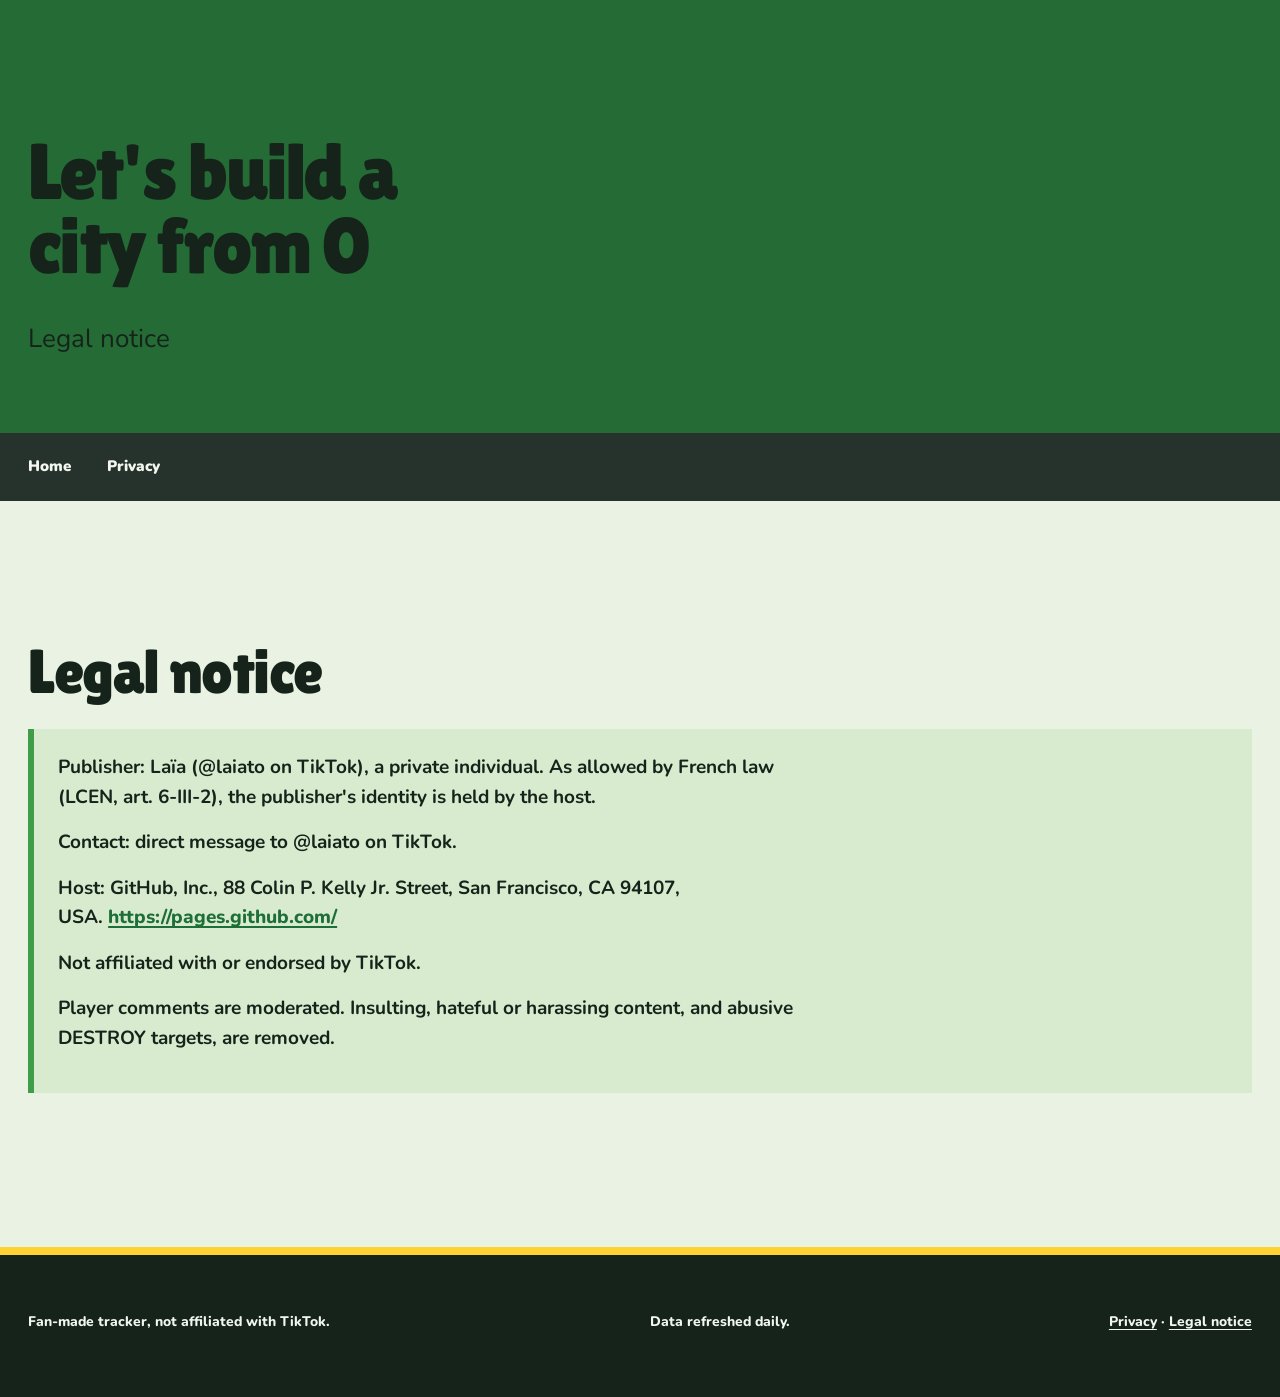
==== legal.html @ fedee7d1 "Let's build a city from 0: town tracker" ====
<!doctype html>
<html lang="en">
<head>
<meta charset="utf-8">
<meta name="viewport" content="width=device-width, initial-scale=1">
<meta name="color-scheme" content="light dark">
<title>Legal notice — Let's build a city from 0 · Town tracker</title>
<meta name="description" content="Legal notice for the fan-made tracker of the TikTok series Let's build a city from 0.">
<meta name="theme-color" content="#2c7a36">
<meta property="og:type" content="website">
<meta property="og:title" content="Legal notice — Let's build a city from 0">
<meta property="og:description" content="Publisher, host and content moderation.">
<link rel="icon" type="image/png" href="img/laia-favicon.png">
<link rel="preconnect" href="https://fonts.googleapis.com">
<link rel="preconnect" href="https://fonts.gstatic.com" crossorigin>
<link rel="stylesheet" href="https://fonts.googleapis.com/css2?family=Lilita+One&family=Nunito:wght@400;600;800;900&display=swap">
<script>
  try { var t = localStorage.getItem('theme'); if (t === 'light' || t === 'dark') document.documentElement.setAttribute('data-theme', t); } catch (e) {}
</script>
<link rel="stylesheet" href="style.css">
</head>
<body>

<a class="skip" href="#main">Skip to content</a>

<header class="hero" id="hero">
  <div class="wrap">
    <div class="hero-bar">
      <button type="button" class="theme-toggle" id="theme-toggle" aria-label="Switch to dark theme" hidden>
        <svg class="ic ic-moon" viewBox="0 0 24 24" aria-hidden="true" focusable="false"><path d="M21 12.8A9 9 0 1 1 11.2 3a7 7 0 0 0 9.8 9.8z"/></svg>
        <svg class="ic ic-sun" viewBox="0 0 24 24" aria-hidden="true" focusable="false"><circle cx="12" cy="12" r="4.5"/><path d="M12 2v2.5M12 19.5V22M2 12h2.5M19.5 12H22M4.9 4.9l1.8 1.8M17.3 17.3l1.8 1.8M4.9 19.1l1.8-1.8M17.3 6.7l1.8-1.8"/></svg>
      </button>
    </div>
    <h1 class="title">Let's build a city from 0</h1>
    <p class="lede">Legal notice</p>
  </div>
</header>

<nav class="sitenav" aria-label="Sections">
  <div class="wrap navbar">
    <ul class="navlist">
      <li><a href="index.html">Home</a></li>
      <li><a href="privacy.html">Privacy</a></li>
    </ul>
  </div>
</nav>

<main class="wrap" id="main">

  <section class="block" id="legal" aria-labelledby="legal-title">
    <h2 class="sec-title" id="legal-title">Legal notice</h2>
    <div class="rule">
      <p><strong>Publisher:</strong> Laïa (@laiato on TikTok), a private individual. As allowed by French law (LCEN, art. 6-III-2), the publisher's identity is held by the host.</p>
      <p><strong>Contact:</strong> direct message to @laiato on TikTok.</p>
      <p><strong>Host:</strong> GitHub, Inc., 88 Colin P. Kelly Jr. Street, San Francisco, CA 94107, USA. <a href="https://pages.github.com/" target="_blank" rel="noopener">https://pages.github.com/</a></p>
      <p>Not affiliated with or endorsed by TikTok.</p>
      <p>Player comments are moderated. Insulting, hateful or harassing content, and abusive DESTROY targets, are removed.</p>
    </div>
  </section>

</main>

<footer class="foot">
  <div class="wrap">
    <p>Fan-made tracker, not affiliated with TikTok.</p>
    <p>Data refreshed daily.</p>
    <p><a href="privacy.html">Privacy</a> · <a href="legal.html">Legal notice</a></p>
  </div>
</footer>

<script src="app.js"></script>
</body>
</html>
---- style.css ----
/* Let's build a city from 0 · public tracker */

:root {
  --bg: #eaf2e3;
  --paper: #f4f7ef;
  --surface: #d8e9d2;
  --ink: #16231a;
  --muted: #3f5546;
  --line: #b7cbb4;
  --link: #1e6e38;
  --grass: #3f9d4a;
  --grass-deep: #246b35;
  --grass-soft: #d8ebcf;
  --asphalt: #26332d;
  --asphalt-2: #415148;
  --asphalt-soft: #d7e2d6;
  --sun: #ffd234;
  --sun-hover: #ffe27a;
  --sun-soft: #fff1be;
  --sun-ink: #5b4300;
  --on-sun: #16231a;
  --on-tint: #f4f7ef;
  --on-asphalt: #f4f7ef;
  --title: #f4f7ef;
  --hero-text: #f3faef;
  --outline: #16231a;
  --focus: #0d5c38;
  --focus-on-green: #ffd234;
  --good: #1a6b43;
  --good-soft: #d5f0df;
  --bad: #b42318;
  --bad-soft: #fbe0dc;
  --bad-wash: #fdf1ef;
  --basic: #58635e;
  --basic-soft: #e4ece2;
  --t-idea: #237a4d;
  --t-law: #53615a;
  --t-destroy: #b42318;
  --t-run: #8a5800;
  --t-house: #2c7a36;
  --bar-other: #53615a;
  --bar-top: #2c7a36;
  --foot-bg: #16231a;
  --foot-text: #f1f7ee;
  --radius: 18px;
  --margin: clamp(16px, 2.2vw, 32px);
  --gutter: clamp(12px, 1.5vw, 24px);
  --s1: 4px;
  --s2: 8px;
  --s3: 16px;
  --s4: 24px;
  --s5: 32px;
  --s6: 48px;
  --s7: 64px;
  --step-small: clamp(.8125rem, .79rem + .1vw, .875rem);
  --step-body: clamp(1.0625rem, 1rem + .25vw, 1.1875rem);
  --step-lead: clamp(1.25rem, 1.1rem + .7vw, 1.625rem);
  --step-head: clamp(2rem, 1.3rem + 3.2vw, 4rem);
  --ease-out: cubic-bezier(.22, 1, .36, 1);
  --ease-soft: cubic-bezier(.33, 1, .68, 1);
  --t-hover: 180ms;
  --t-press: 140ms;
  color-scheme: light;
}

@media (prefers-color-scheme: dark) {
  :root:not([data-theme="light"]) {
    --bg: #101812;
    --paper: #1b2920;
    --surface: #263b2b;
    --ink: #eef7ed;
    --muted: #c1d0c2;
    --line: #415a46;
    --link: #8bd59b;
    --grass: #65c574;
    --grass-deep: #285e36;
    --grass-soft: #1f3b26;
    --asphalt: #202923;
    --asphalt-2: #3b4b40;
    --asphalt-soft: #2c3830;
    --sun: #ffd234;
    --sun-hover: #ffe9a3;
    --sun-soft: #3c3411;
    --sun-ink: #ffe38a;
    --on-sun: #16231a;
    --on-tint: #101812;
    --on-asphalt: #f2fbef;
    --title: #f2fbef;
    --hero-text: #f2fbef;
    --outline: #081008;
    --focus: #ffd234;
    --focus-on-green: #ffd234;
    --good: #57ca86;
    --good-soft: #173823;
    --bad: #ff857b;
    --bad-soft: #43211e;
    --bad-wash: #281916;
    --basic: #c0cbc1;
    --basic-soft: #2c3830;
    --t-idea: #57ca86;
    --t-law: #acb9ae;
    --t-destroy: #ff857b;
    --t-run: #ffc071;
    --t-house: #8bd59b;
    --bar-other: #9aa99d;
    --bar-top: #65c574;
    --foot-bg: #081008;
    --foot-text: #dce9dc;
    color-scheme: dark;
  }
}

:root[data-theme="dark"] {
  --bg: #101812;
  --paper: #1b2920;
  --surface: #263b2b;
  --ink: #eef7ed;
  --muted: #c1d0c2;
  --line: #415a46;
  --link: #8bd59b;
  --grass: #65c574;
  --grass-deep: #285e36;
  --grass-soft: #1f3b26;
  --asphalt: #202923;
  --asphalt-2: #3b4b40;
  --asphalt-soft: #2c3830;
  --sun: #ffd234;
  --sun-hover: #ffe9a3;
  --sun-soft: #3c3411;
  --sun-ink: #ffe38a;
  --on-sun: #16231a;
  --on-tint: #101812;
  --on-asphalt: #f2fbef;
  --title: #f2fbef;
  --hero-text: #f2fbef;
  --outline: #081008;
  --focus: #ffd234;
  --focus-on-green: #ffd234;
  --good: #57ca86;
  --good-soft: #173823;
  --bad: #ff857b;
  --bad-soft: #43211e;
  --bad-wash: #281916;
  --basic: #c0cbc1;
  --basic-soft: #2c3830;
  --t-idea: #57ca86;
  --t-law: #acb9ae;
  --t-destroy: #ff857b;
  --t-run: #ffc071;
  --t-house: #8bd59b;
  --bar-other: #9aa99d;
  --bar-top: #65c574;
  --foot-bg: #081008;
  --foot-text: #dce9dc;
  color-scheme: dark;
}

* { box-sizing: border-box; }
[hidden] { display: none !important; }
html { scroll-behavior: smooth; -webkit-text-size-adjust: 100%; }
html, body { margin: 0; }
body {
  background: var(--bg);
  color: var(--ink);
  font-family: "Nunito", system-ui, -apple-system, "Segoe UI", sans-serif;
  font-size: var(--step-body);
  line-height: 1.55;
  overflow-wrap: anywhere;
  text-rendering: optimizeLegibility;
}
button, input, select { font: inherit; }
h1, h2, h3, h4 { line-height: 1.05; margin: 0; text-wrap: balance; }
p { max-width: 68ch; margin: 0 0 .85em; text-wrap: pretty; }
ul, ol { margin: 0; padding: 0; }
a { color: var(--link); font-weight: 800; text-underline-offset: .18em; text-decoration-thickness: .08em; }
:focus-visible { outline: 3px solid var(--focus); outline-offset: 3px; }
.hero :focus-visible, .sitenav :focus-visible { outline-color: var(--focus-on-green); }
::selection { background: var(--sun); color: var(--on-sun); }

.wrap {
  width: 100%;
  max-width: 1380px;
  margin: 0 auto;
  padding-inline: var(--margin);
}

.skip {
  position: absolute;
  left: var(--margin);
  top: -80px;
  z-index: 30;
  display: inline-flex;
  align-items: center;
  min-height: 44px;
  padding: 8px 16px;
  background: var(--sun);
  color: var(--on-sun);
  font-weight: 900;
  text-decoration: none;
}
.skip:focus { top: 12px; }

/* The first screen is a paper record beside the mayor's room. */
.hero {
  padding: clamp(20px, 3vw, 40px) 0 clamp(44px, 6vw, 80px);
  background: var(--grass-deep);
  color: var(--hero-text);
}
.hero-shell {
  display: grid;
  grid-template-columns: minmax(0, 1fr) minmax(0, 1.08fr);
  gap: var(--gutter);
  align-items: stretch;
}
.hero-card,
.hero-room {
  min-width: 0;
  border-radius: var(--radius);
  overflow: hidden;
}
.hero-card {
  display: flex;
  flex-direction: column;
  padding: clamp(20px, 3.5vw, 56px);
  background: var(--paper);
  color: var(--ink);
}
.hero-bar { display: flex; justify-content: flex-end; min-height: 44px; }
.hero-stripe {
  display: flex;
  width: min(100%, 360px);
  height: 32px;
  margin-top: var(--s3);
  overflow: hidden;
}
.hero-stripe span { flex: 1 1 0; background: var(--ink); }
.hero-stripe span:nth-child(even) { background: var(--paper); }
.title {
  max-width: 13ch;
  margin-top: clamp(28px, 4vw, 64px);
  color: var(--ink);
  font-family: "Lilita One", "Arial Rounded MT Bold", system-ui, sans-serif;
  font-size: clamp(3rem, 6.2vw, 5.4rem);
  font-weight: 400;
  line-height: .94;
  letter-spacing: -.035em;
}
.lede {
  max-width: 38ch;
  margin: clamp(24px, 3vw, 40px) 0 0;
  color: var(--ink);
  font-size: var(--step-lead);
  line-height: 1.35;
}
.hero-room {
  order: 2;
  align-self: start;
  background: var(--paper);
  color: var(--ink);
}
.photo-stack { position: relative; aspect-ratio: 720 / 834; overflow: hidden; }
.room-photo {
  display: block;
  width: 100%;
  height: 100%;
  object-fit: cover;
  object-position: center top;
}
.room-photo-alt { position: absolute; inset: 0; opacity: 0; }
.photo-card figcaption {
  padding: 12px 16px 14px;
  background: var(--paper);
  color: var(--ink);
  font-size: var(--step-small);
  font-weight: 900;
}
.laia-hero { width: 100%; max-width: none; margin: 0; }
.laia-deputy { width: 100%; max-width: 420px; justify-self: end; margin: 0; }

.finder {
  position: relative;
  min-width: 0;
  margin-top: clamp(28px, 4vw, 56px);
  padding: 20px;
  background: var(--surface);
  color: var(--ink);
  border-top: 6px solid var(--ink);
}
.finder-label {
  display: block;
  margin-bottom: var(--s2);
  color: var(--ink);
  font-family: "Lilita One", system-ui, sans-serif;
  font-size: 1.75rem;
  font-weight: 400;
  line-height: 1.1;
}
.finder-main { display: grid; grid-template-columns: minmax(0, 1fr) auto; gap: var(--s2); align-items: stretch; }
.finder-row { position: relative; min-width: 0; }
.at {
  position: absolute;
  left: 14px;
  top: 50%;
  transform: translateY(-50%);
  color: var(--muted);
  font-size: 1.2rem;
  font-weight: 900;
  pointer-events: none;
}
.finder input {
  width: 100%;
  min-height: 52px;
  padding: 12px 16px 12px 36px;
  border: 3px solid var(--ink);
  border-radius: 4px;
  background: var(--paper);
  color: var(--ink);
  font-size: 1.125rem;
  font-weight: 800;
}
.finder input::placeholder { color: var(--muted); font-weight: 600; }
.results {
  max-height: 50vh;
  margin: var(--s2) 0 0;
  padding: 6px;
  list-style: none;
  overflow-y: auto;
  background: var(--paper);
}
.result-btn {
  display: flex;
  align-items: center;
  gap: 12px;
  width: 100%;
  min-height: 44px;
  padding: 8px 10px;
  border: 0;
  background: transparent;
  color: inherit;
  text-align: left;
  cursor: pointer;
}
.result-btn:hover, .result-btn:focus-visible { background: var(--sun-soft); }
.result-btn .who { flex: 1; min-width: 0; }
.result-none { padding: 10px; color: var(--muted); font-weight: 700; }

.stats {
  display: grid;
  grid-template-columns: 1.1fr 1fr .8fr;
  gap: 4px;
  margin-top: 4px;
  align-content: start;
}
.pop, .ep-box, .spark-card {
  display: flex;
  min-width: 0;
  min-height: 118px;
  flex-direction: column;
  justify-content: space-between;
  gap: var(--s1);
  padding: 16px;
  background: var(--surface);
  color: var(--ink);
}
.pop { border-top: 6px solid var(--sun); }
.stat-caption { color: var(--muted); font-size: var(--step-small); font-weight: 900; line-height: 1.3; }
.spark:empty + .stat-caption { display: none; }
.num {
  display: block;
  color: var(--ink);
  font-family: "Lilita One", system-ui, sans-serif;
  font-size: clamp(2.25rem, 4vw, 3.5rem);
  font-weight: 400;
  line-height: .95;
  font-variant-numeric: tabular-nums;
}
.spark { width: 100%; height: 56px; color: var(--ink); }
.spark-svg { display: block; width: 100%; height: 100%; }
.updated { margin: 20px 0 0; color: var(--ink); font-size: var(--step-small); font-weight: 800; }
.banner, .load-error { margin: 16px 0 0; padding: 12px 16px; color: var(--ink); font-weight: 800; }
.banner { background: var(--sun-soft); }
.load-error { display: flex; flex-wrap: wrap; align-items: center; gap: 12px; background: var(--bad-soft); color: var(--bad); }
.load-error .btn { margin-left: auto; }

/* The index is a plain strip, not a row of controls. */
.sitenav { position: sticky; top: 0; z-index: 10; background: var(--asphalt); color: var(--on-asphalt); }
.navbar { display: flex; align-items: center; gap: var(--s2); }
.navbar .navlist { flex: 1 1 auto; min-width: 0; }
.navlist { display: flex; flex-wrap: wrap; gap: 4px clamp(16px, 3vw, 36px); list-style: none; padding: 12px 0; }
.navlist a { display: inline-flex; align-items: center; min-height: 44px; padding: 8px 0; color: var(--on-asphalt); font-size: .95rem; font-weight: 900; text-decoration-color: transparent; white-space: nowrap; transition: color var(--t-hover) ease, text-decoration-color var(--t-hover) ease; }
.navlist a:hover, .navlist a:focus-visible { color: var(--sun); text-decoration-color: currentColor; }

main section, .block { scroll-margin-top: 78px; }
.block { padding-top: clamp(92px, 11vw, 168px); }
.sec-title { max-width: 11ch; margin-bottom: 20px; color: var(--ink); font-family: "Lilita One", system-ui, sans-serif; font-size: var(--step-head); font-weight: 400; letter-spacing: -.025em; line-height: .96; }
.muted { color: var(--muted); }
.block > .muted { max-width: 68ch; }
#house-empty { display: block; width: 100%; max-width: none; padding: 24px; border-left: 6px solid var(--grass); background: var(--paper); color: var(--ink); font-weight: 800; }
.count { margin: 0; color: var(--muted); font-size: var(--step-small); font-weight: 800; font-variant-numeric: tabular-nums; }
.more { margin-top: var(--s4); text-align: center; }

.btn { display: inline-flex; align-items: center; justify-content: center; gap: var(--s2); min-height: 44px; padding: 8px 18px; border: 0; border-radius: 4px; background: var(--paper); color: var(--ink); font-weight: 900; cursor: pointer; transition: background-color var(--t-hover) ease, color var(--t-hover) ease, transform var(--t-press) var(--ease-out); }
.btn:hover { background: var(--sun-soft); }
.btn:active { transform: translateY(1px); }
.btn.small { min-height: 44px; padding: 6px 14px; font-size: .9rem; }
.btn.primary { min-height: 52px; padding: 12px 22px; background: var(--sun); color: var(--on-sun); font-size: 1.05rem; }
.btn.primary:hover { background: var(--sun-hover); }
.btn.primary:active { transform: translateY(2px); }
.finder .btn.primary { min-width: 150px; }
button:disabled { cursor: wait; opacity: .55; }
.ghost { display: inline-flex; align-items: center; min-height: 44px; padding: 6px 16px; border: 2px solid var(--ink); border-radius: 4px; background: transparent; color: var(--ink); font-weight: 900; cursor: pointer; }
.ghost:hover { background: var(--sun-soft); }

.toolbar { display: flex; flex-wrap: wrap; gap: 12px 20px; align-items: center; margin: 28px 0 20px; padding: 16px; background: var(--surface); }
.ctl { display: flex; align-items: center; gap: var(--s2); color: var(--ink); font-weight: 900; }
select { min-height: 44px; min-width: 0; max-width: 100%; padding: 8px 12px; border: 2px solid var(--ink); border-radius: 4px; background: var(--paper); color: var(--ink); font-weight: 800; }
.ep-switch { display: flex; flex-wrap: wrap; align-items: center; gap: 12px; margin: 28px 0 20px; color: var(--ink); font-weight: 900; }

/* Archives use flat sheets with no resting outline. */
.grid { display: grid; grid-template-columns: 1fr; gap: 4px; }
@media (min-width: 520px) { .grid { grid-template-columns: repeat(2, minmax(0, 1fr)); } }
@media (min-width: 980px) { .grid { grid-template-columns: repeat(3, minmax(0, 1fr)); } }
.card-btn { display: flex; flex-direction: column; gap: 16px; width: 100%; min-width: 0; padding: 24px; border: 0; border-radius: 0; background: var(--paper); color: inherit; text-align: left; cursor: pointer; transition: background-color var(--t-hover) ease, transform var(--t-press) var(--ease-out); }
.grid > .card-btn:nth-child(even) { background: var(--surface); }
.card-btn:hover, .card-btn:focus-visible { background: var(--sun-soft); }
.card-btn:active { transform: translateY(2px); }
.card-btn.is-selected { background: var(--sun-soft); }
.card-top { display: flex; gap: 12px; align-items: center; min-width: 0; }
.who { flex: 1; min-width: 0; display: flex; flex-direction: column; }
.nick { font-size: 1.05rem; font-weight: 900; line-height: 1.3; }
.handle { color: var(--muted); font-size: var(--step-small); font-weight: 800; }
.initial { display: inline-flex; flex: 0 0 44px; align-items: center; justify-content: center; width: 44px; height: 44px; border-radius: 50%; background: var(--grass-soft); color: var(--ink); font-family: "Lilita One", system-ui, sans-serif; font-size: 1.25rem; }
.facts { display: grid; grid-template-columns: repeat(2, minmax(0, 1fr)); gap: 4px; margin: 0; }
@media (min-width: 380px) { .facts { grid-template-columns: repeat(4, minmax(0, 1fr)); } }
.fact { min-width: 0; padding: 8px 4px; background: var(--bg); text-align: center; }
.fact-label { display: block; color: var(--muted); font-size: var(--step-small); font-weight: 900; }
.fact-val { display: block; overflow-wrap: anywhere; font-weight: 900; font-variant-numeric: tabular-nums; }
.request { padding: 10px 12px; border-left: 4px solid var(--good); background: var(--good-soft); color: var(--ink); font-weight: 800; overflow-wrap: anywhere; }
.request.is-none { padding: 0; border-left: 0; background: transparent; color: var(--muted); font-style: italic; font-weight: 700; }
.request.is-gone { border-left-color: var(--bad); background: var(--bad-soft); color: var(--bad); text-decoration: line-through; }
.tag { align-self: flex-start; padding: 3px 10px; background: var(--sun); color: var(--on-sun); font-size: var(--step-small); font-weight: 900; }
.badge { flex: 0 0 auto; padding: 4px 10px; background: var(--basic-soft); color: var(--basic); font-size: var(--step-small); font-weight: 900; white-space: nowrap; }
.b-basic { background: var(--basic-soft); color: var(--basic); }
.b-custom { background: var(--good-soft); color: var(--good); }
.b-destroyed_basic { background: var(--bad-soft); color: var(--bad); }
.b-unknown { background: var(--basic-soft); color: var(--muted); }

.house { margin-bottom: var(--s2); padding: clamp(20px, 4vw, 48px); border-left: 8px solid var(--ink); background: var(--paper); color: var(--ink); }
.house-head { display: flex; flex-wrap: wrap; gap: 12px; align-items: center; }
.house-head > .who { flex: 1 1 160px; }
.house-title { font-family: "Lilita One", system-ui, sans-serif; font-size: clamp(1.75rem, 5vw, 3rem); font-weight: 400; line-height: 1; }
.house .facts { margin-top: 28px; }
.house h4 { margin: 40px 0 12px; color: var(--ink); font-size: 1.1rem; font-weight: 900; }
.house-note { margin: 12px 0 0; padding: 12px 14px; background: var(--sun-soft); color: var(--ink); font-weight: 800; }
.house-note.is-bad { background: var(--bad-soft); color: var(--bad); }
.house-note.is-muted { background: var(--basic-soft); color: var(--muted); font-weight: 700; }
.house-actions { display: flex; flex-wrap: wrap; gap: 12px; margin-top: var(--s3); align-items: center; }
.share-link { margin: 0; padding: 10px 12px; background: var(--bg); color: var(--ink); font-size: .9rem; overflow-wrap: anywhere; user-select: all; }
.share-status { color: var(--good); font-size: var(--step-small); font-weight: 900; }
.timeline { margin: 16px 0 0; padding: 20px 20px 4px; list-style: none; border-left: 4px solid var(--grass); background: var(--surface); }
.tl-item { position: relative; display: flex; gap: 12px; padding: 0 0 18px 20px; }
.tl-item::before { content: ""; position: absolute; left: -31px; top: 4px; width: 12px; height: 12px; border-radius: 50%; background: var(--sun); }
.tl-ep { flex: 0 0 auto; min-width: 52px; color: var(--muted); font-size: var(--step-small); font-weight: 900; font-variant-numeric: tabular-nums; }
.tl-body { display: flex; flex-direction: column; min-width: 0; }
.tl-detail { overflow-wrap: anywhere; }
time { color: var(--muted); font-size: var(--step-small); font-weight: 800; }

/* Proposals read like docket pages. */
.winners { margin-bottom: 20px; padding: 20px; border-left: 6px solid var(--sun); background: var(--sun-soft); color: var(--ink); }
.winners h3 { margin: 0 0 12px; color: var(--sun-ink); font-size: 1.2rem; font-weight: 900; }
.winner-line { display: flex; flex-wrap: wrap; gap: 6px 10px; align-items: baseline; margin: 0 0 12px; }
.type-head { margin: 56px 0 16px; color: var(--ink); font-size: 1.35rem; font-weight: 900; }
.type-head::first-letter { text-transform: uppercase; }
.props { display: grid; grid-template-columns: 1fr; gap: 4px; }
@media (min-width: 720px) { .props { grid-template-columns: repeat(2, minmax(0, 1fr)); } }
.prop { display: flex; flex-direction: column; gap: 12px; min-width: 0; padding: 24px; border-top: 6px solid var(--line); background: var(--paper); color: var(--ink); }
.prop.is-winner { border-top-color: var(--sun); background: var(--sun-soft); }
.prop.is-ratioed { border-top-color: var(--bad); background: var(--bad-wash); }
.prop-head { display: flex; flex-wrap: wrap; gap: var(--s2); align-items: center; }
.type, .tag-type { display: inline-block; padding: 4px 10px; background: var(--muted); color: var(--on-tint); font-size: var(--step-small); font-weight: 900; text-transform: lowercase; }
.type::first-letter, .tag-type::first-letter { text-transform: uppercase; }
.t-IDEA { background: var(--t-idea); }
.t-LAW { background: var(--t-law); }
.t-DESTROY { background: var(--t-destroy); }
.t-RUN { background: var(--t-run); }
.t-HOUSE { background: var(--t-house); }
.win, .lead { padding: 4px 10px; background: var(--paper); color: var(--ink); font-size: var(--step-small); font-weight: 900; }
.win { background: var(--sun); color: var(--on-sun); }
.likes { margin-left: auto; color: var(--muted); font-size: var(--step-small); font-weight: 900; font-variant-numeric: tabular-nums; }
.prop-text { margin: 0; font-size: 1.125rem; font-weight: 900; overflow-wrap: anywhere; }
.by { margin: 0; color: var(--muted); font-size: var(--step-small); font-weight: 800; }
.reply { margin: 0; padding: 10px 12px; border-left: 4px solid var(--line); background: var(--surface); color: var(--muted); font-size: .95rem; overflow-wrap: anywhere; }
.reply-by { display: block; margin-bottom: 2px; color: var(--ink); font-size: var(--step-small); font-weight: 900; }
.stamp { align-self: flex-start; margin-top: var(--s1); padding: 6px 12px; border: 4px solid var(--bad); background: var(--paper); color: var(--bad); font-size: .95rem; font-weight: 900; }
.empty { grid-column: 1 / -1; padding: 24px; background: var(--surface); color: var(--muted); font-weight: 800; text-align: center; }

/* How-to-play is the instruction slip. */
.formats { display: grid; grid-template-columns: 1fr; gap: 4px; list-style: none; margin-top: 28px; }
@media (min-width: 720px) { .formats { grid-template-columns: repeat(2, minmax(0, 1fr)); } }
.format { display: flex; flex-direction: column; gap: var(--s2); min-width: 0; padding: 24px; border-top: 6px solid var(--ink); background: var(--paper); color: var(--ink); }
.format h3 { display: flex; flex-wrap: wrap; gap: var(--s2); align-items: center; font-size: 1.2rem; font-weight: 900; }
.format p { margin: 0; color: var(--muted); font-weight: 700; }
.example { display: flex; flex-wrap: wrap; gap: 8px 12px; align-items: center; justify-content: space-between; min-width: 0; margin-top: var(--s1); padding: var(--s2) 10px; background: var(--surface); }
.example code { flex: 1 1 180px; min-width: 0; color: var(--ink); font-family: ui-monospace, "Cascadia Mono", Consolas, "Courier New", monospace; font-size: .95rem; font-weight: 700; overflow-wrap: anywhere; }
.copy-status { min-height: 1.5em; margin-top: 12px; color: var(--good); font-size: var(--step-small); font-weight: 900; }
.rule { margin-top: 28px; padding: 24px; border-left: 6px solid var(--grass); background: var(--grass-soft); color: var(--ink); }
.rule h3 { margin-bottom: 12px; font-family: "Lilita One", system-ui, sans-serif; font-size: 1.9rem; font-weight: 400; line-height: 1; }
.rule p { font-weight: 700; }
.ratio-demo { margin-top: var(--s3); padding: 16px; background: var(--paper); color: var(--ink); }
.rd-row { display: grid; grid-template-columns: 96px minmax(0, 1fr) 64px; gap: 10px; align-items: center; margin: 8px 0; font-size: .95rem; font-weight: 900; }
.rd-track { display: block; height: 16px; overflow: hidden; background: var(--asphalt-soft); }
.rd-bar { display: block; height: 100%; background: var(--bar-top); }
.rd-bar.is-reply { background: var(--bad); }
.rd-bar.w-812 { width: 67%; }
.rd-bar.w-1204 { width: 100%; }
.rd-val { text-align: right; font-variant-numeric: tabular-nums; }
.rd-verdict { margin: 12px 0 0; font-weight: 900; }
.rd-verdict strong { color: var(--bad); }

/* Optional election and hall sections use the same flat sheets. */
.deputy-split { display: grid; gap: var(--s4); align-items: start; }
@media (min-width: 880px) { .deputy-split { grid-template-columns: minmax(0, 1.4fr) minmax(0, 1fr); } }
.deputy-rules { margin: 0 0 var(--s3); padding: 24px 24px 24px 40px; background: var(--paper); color: var(--ink); font-weight: 700; }
.deputy-rules li { margin-bottom: 8px; }
.milestones ul { margin: 0; padding-left: 1.25em; font-weight: 700; }
.milestones li { margin-bottom: 8px; }
.avatar-img { flex: 0 0 44px; width: 44px; height: 44px; border-radius: 50%; object-fit: cover; background: var(--grass-soft); }
.avatar-img.is-big { flex-basis: 72px; width: 72px; height: 72px; }
.avatar-ph { background: var(--basic-soft); color: var(--muted); }
.avatar-line { margin: var(--s3) 0 0; }
.hall-list { display: grid; gap: 4px; list-style: none; margin: 28px 0 0; padding: 0; }
@media (min-width: 760px) { .hall-list { grid-template-columns: repeat(2, minmax(0, 1fr)); } }
.hall-item { display: grid; grid-template-columns: auto auto minmax(0, 1fr); gap: 12px; align-items: center; padding: 20px; background: var(--paper); }
.hall-rank { min-width: 1.5ch; color: var(--ink); font-family: "Lilita One", system-ui, sans-serif; font-size: 1.75rem; line-height: 1; text-align: center; }
.hall-item .initial.avatar-ph { flex-basis: 72px; width: 72px; height: 72px; font-size: 1.75rem; }
.hall-body { display: flex; flex-direction: column; gap: 4px; min-width: 0; align-items: flex-start; }
.hall-btn { padding: 0; border: 0; background: transparent; color: var(--link); font-weight: 900; text-align: left; text-decoration: underline; overflow-wrap: anywhere; cursor: pointer; }
.hall-btn:focus-visible { outline: 3px solid var(--focus); outline-offset: 2px; }
.hall-meta, .hall-law { margin: 0; overflow-wrap: anywhere; }
.hall-meta { color: var(--muted); font-size: var(--step-small); font-weight: 700; }
.hall-law { color: var(--ink); font-weight: 800; }

/* Episodes are the archive's closing sheets. */
.ep-list { display: grid; grid-template-columns: minmax(0, 1fr); gap: 4px; list-style: none; }
@media (min-width: 760px) { .ep-list { grid-template-columns: repeat(auto-fill, minmax(min(100%, 320px), 1fr)); } }
.ep-item { display: flex; flex-direction: column; align-items: stretch; gap: 16px; min-width: 0; padding: 24px; border-top: 6px solid var(--ink); background: var(--paper); color: var(--ink); }
.ep-title { font-family: "Lilita One", system-ui, sans-serif; font-size: 1.75rem; font-weight: 400; line-height: 1; }
.ep-frame { position: relative; width: 100%; max-width: 340px; aspect-ratio: 9 / 16; align-self: center; overflow: hidden; background: var(--asphalt-soft); }
.ep-frame iframe { position: absolute; inset: 0; width: 100%; height: 100%; border: 0; }
.ep-item .vote-card { width: 100%; max-width: none; margin: 0; padding: 12px 0 0; text-align: left; }
.ep-link { display: inline-flex; align-items: center; justify-content: center; min-height: 44px; padding: 8px 16px; background: var(--sun); color: var(--on-sun); font-weight: 900; text-decoration: none; }
.ep-link:hover { background: var(--sun-hover); text-decoration: underline; }
.vote-card { max-width: 720px; margin-top: var(--s3); padding: 16px; background: var(--surface); color: var(--ink); }
.vote-card h3 { font-family: "Lilita One", system-ui, sans-serif; font-size: 1.6rem; font-weight: 400; line-height: 1; }
.bar-row { display: grid; grid-template-columns: 36px minmax(0, 1fr) auto; gap: 10px; align-items: center; margin: 10px 0; }
.bar-label { font-family: "Lilita One", system-ui, sans-serif; font-size: 1.375rem; }
.bar-track { display: block; height: 20px; overflow: hidden; background: var(--asphalt-soft); }
.bar-fill { display: block; height: 100%; background: var(--bar-other); }
.bar-fill.is-top { background: var(--bar-top); }
.bar-val { white-space: nowrap; color: var(--muted); font-size: var(--step-small); font-weight: 900; font-variant-numeric: tabular-nums; }

.foot { display: block; margin-top: clamp(96px, 12vw, 168px); padding: 56px 0 64px; border-top: 8px solid var(--sun); background: var(--foot-bg); color: var(--foot-text); font-size: var(--step-small); font-weight: 800; }
.foot .wrap { display: flex; flex-wrap: wrap; justify-content: space-between; gap: 8px 32px; }
.foot p { margin: 0; }
.foot a { color: var(--foot-text); }
.foot a:focus-visible { outline-color: var(--focus-on-green); }

/* Click-to-load TikTok facade. */
.ep-facade { position: absolute; inset: 0; display: flex; flex-direction: column; align-items: center; justify-content: center; gap: var(--s3); padding: var(--s3); text-align: center; }
.ep-load { white-space: normal; }
.ep-load:focus-visible { outline: 3px solid var(--focus); outline-offset: 2px; }
.ep-facade-note { margin: 0; color: var(--ink); font-size: var(--step-small); font-weight: 800; }

.theme-toggle { display: inline-flex; flex: 0 0 auto; align-items: center; justify-content: center; width: 44px; height: 44px; padding: 0; border: 0; border-radius: 50%; background: var(--ink); color: var(--paper); cursor: pointer; }
.theme-toggle:hover { background: var(--sun); color: var(--on-sun); }
.theme-toggle:focus-visible { outline: 3px solid var(--focus); outline-offset: 3px; }
.ic { width: 22px; height: 22px; fill: none; stroke: currentColor; stroke-width: 2; stroke-linecap: round; stroke-linejoin: round; }
.ic-sun { display: none; }
.theme-toggle.is-dark .ic-moon { display: none; }
.theme-toggle.is-dark .ic-sun { display: block; }

@keyframes settle-in { from { opacity: .86; transform: translateY(16px); } to { opacity: 1; transform: none; } }
@keyframes room-fade { 0%, 38% { opacity: 0; } 58%, 100% { opacity: 1; } }

@media (prefers-reduced-motion: no-preference) {
  .hero-room, .hero-card { animation: settle-in 800ms var(--ease-out) both; }
  .hero-room { animation-delay: 80ms; }
  .stats > * { animation: settle-in 650ms var(--ease-out) both; }
  .stats > :nth-child(2) { animation-delay: 90ms; }
  .stats > :nth-child(3) { animation-delay: 180ms; }
  .room-photo-alt { animation: room-fade 12s var(--ease-soft) infinite alternate; }
  .block > .sec-title, .block > .muted, .block > .toolbar, .block > .ep-switch, .block > .grid, .block > .props, .block > .formats, .block > .rule, .block > .deputy-split, .block > .hall-list, .block > .ep-list { animation: settle-in 760ms var(--ease-out) both; }
}

@media (max-width: 879px) {
  .hero-shell { grid-template-columns: 1fr; }
  .hero-room { order: 1; }
  .hero-card { order: 2; margin: -32px 12px 0; padding: 24px; }
  .photo-stack { aspect-ratio: auto; height: clamp(220px, 42vw, 360px); }
  .title { font-size: clamp(3rem, 10vw, 4.4rem); }
}

@media (max-width: 620px) {
  .finder-main { grid-template-columns: 1fr; }
  .finder .btn.primary { width: 100%; }
  .stats { grid-template-columns: repeat(2, minmax(0, 1fr)); }
  .spark-card { grid-column: 1 / -1; min-height: 104px; }
  .format, .prop, .ep-item, .card-btn { padding: 20px; }
  .foot .wrap { display: grid; grid-template-columns: 1fr; }
}

@media (max-width: 420px) {
  .hero-card { margin-inline: 0; }
  .hero-room { border-radius: var(--radius) var(--radius) 0 0; }
  .hero-card { border-radius: 0 0 var(--radius) var(--radius); }
  .num { font-size: 2.25rem; }
  .rd-row { grid-template-columns: 72px minmax(0, 1fr) 48px; }
}

@media (prefers-reduced-motion: reduce) {
  html { scroll-behavior: auto; }
  *, *::before, *::after { transition: none !important; animation: none !important; }
  .room-photo-alt { display: none; }
}
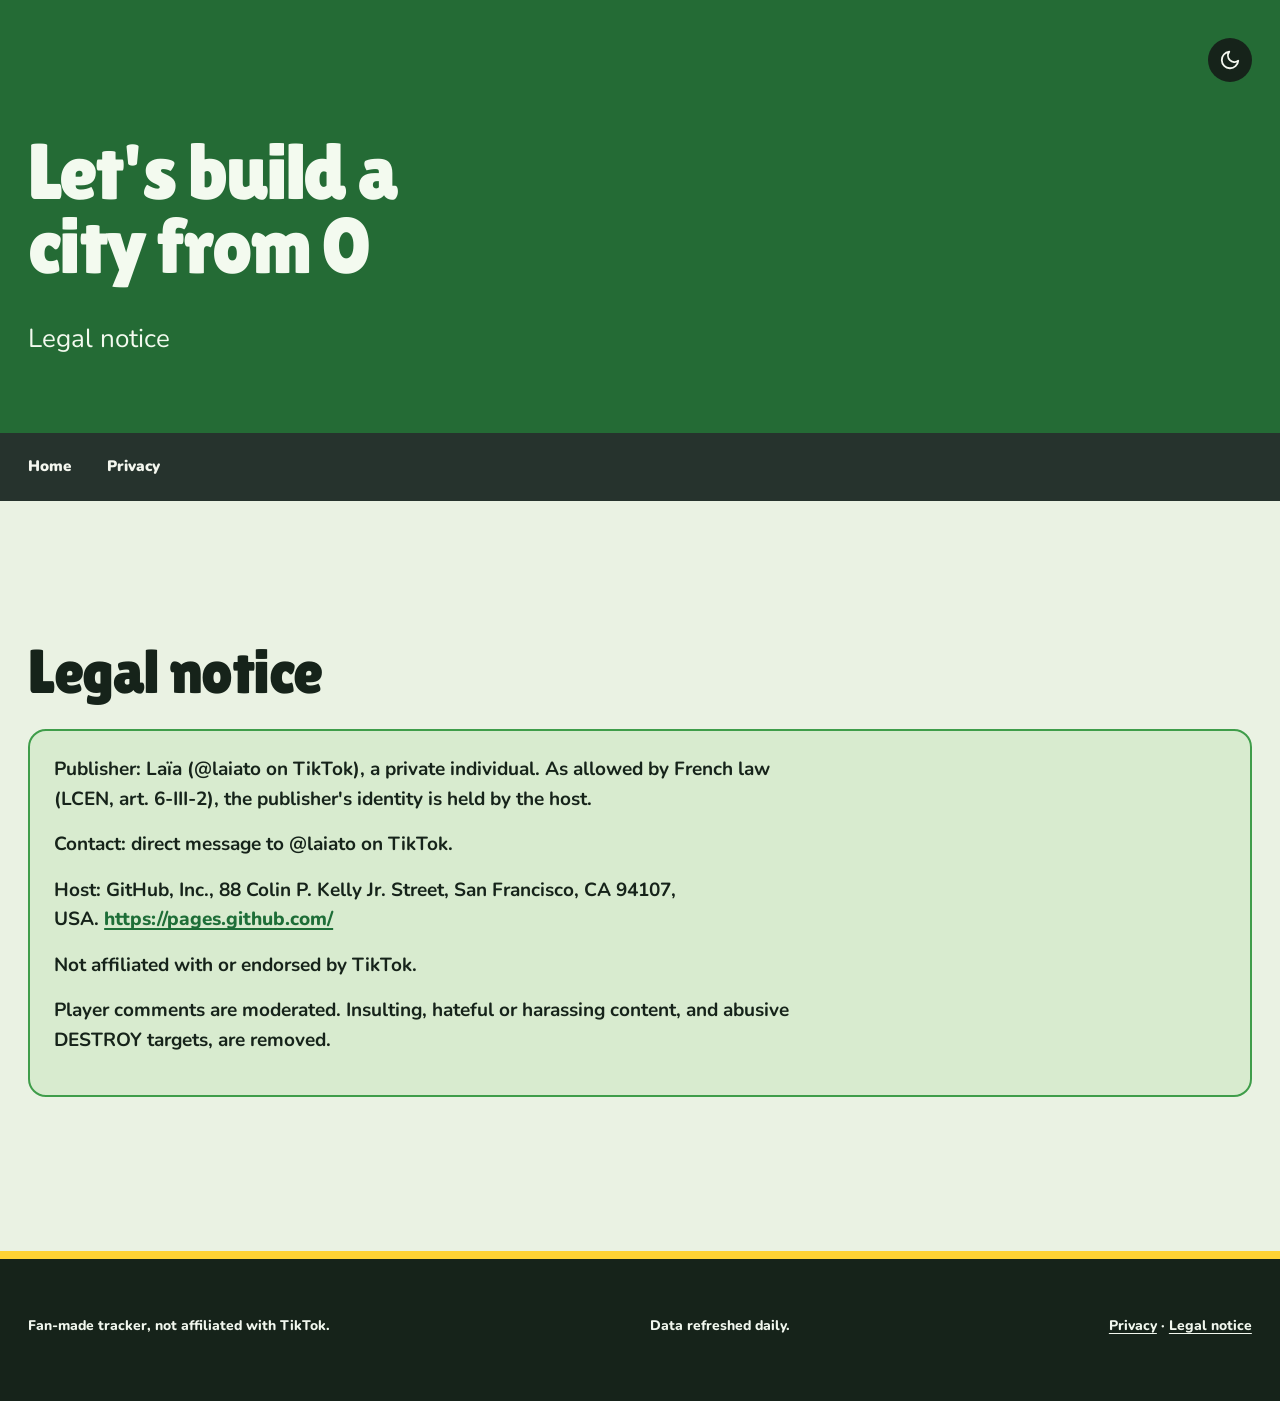
==== commit b0e73158: "Site audit fixes: borders, focus, nav, legal pages" ====
--- a/legal.html
+++ b/legal.html
@@ -23,7 +23,7 @@
 
 <a class="skip" href="#main">Skip to content</a>
 
-<header class="hero" id="hero">
+<header class="hero hero-plain" id="hero">
   <div class="wrap">
     <div class="hero-bar">
       <button type="button" class="theme-toggle" id="theme-toggle" aria-label="Switch to dark theme" hidden>
--- a/style.css
+++ b/style.css
@@ -175,6 +175,7 @@
 a { color: var(--link); font-weight: 800; text-underline-offset: .18em; text-decoration-thickness: .08em; }
 :focus-visible { outline: 3px solid var(--focus); outline-offset: 3px; }
 .hero :focus-visible, .sitenav :focus-visible { outline-color: var(--focus-on-green); }
+.hero-card :focus-visible { outline-color: var(--focus); }
 ::selection { background: var(--sun); color: var(--on-sun); }
 
 .wrap {
@@ -252,6 +253,9 @@
   font-size: var(--step-lead);
   line-height: 1.35;
 }
+/* Privacy and legal pages have no paper card: the title sits on the green hero. */
+.hero-plain .title, .hero-plain .lede { color: var(--hero-text); }
+.hero-plain .theme-toggle:focus-visible { outline-color: var(--focus-on-green); }
 .hero-room {
   order: 2;
   align-self: start;
@@ -276,6 +280,7 @@
 }
 .laia-hero { width: 100%; max-width: none; margin: 0; }
 .laia-deputy { width: 100%; max-width: 420px; justify-self: end; margin: 0; }
+.laia-deputy img { display: block; width: 100%; height: auto; }
 
 .finder {
   position: relative;
@@ -395,7 +400,7 @@
 .sec-title { max-width: 11ch; margin-bottom: 20px; color: var(--ink); font-family: "Lilita One", system-ui, sans-serif; font-size: var(--step-head); font-weight: 400; letter-spacing: -.025em; line-height: .96; }
 .muted { color: var(--muted); }
 .block > .muted { max-width: 68ch; }
-#house-empty { display: block; width: 100%; max-width: none; padding: 24px; border-left: 6px solid var(--grass); background: var(--paper); color: var(--ink); font-weight: 800; }
+#house-empty { display: block; width: 100%; max-width: none; padding: 24px; border: 2px solid var(--line); border-radius: var(--radius); background: var(--paper); color: var(--ink); font-weight: 800; }
 .count { margin: 0; color: var(--muted); font-size: var(--step-small); font-weight: 800; font-variant-numeric: tabular-nums; }
 .more { margin-top: var(--s4); text-align: center; }
 
@@ -435,9 +440,9 @@
 .fact { min-width: 0; padding: 8px 4px; background: var(--bg); text-align: center; }
 .fact-label { display: block; color: var(--muted); font-size: var(--step-small); font-weight: 900; }
 .fact-val { display: block; overflow-wrap: anywhere; font-weight: 900; font-variant-numeric: tabular-nums; }
-.request { padding: 10px 12px; border-left: 4px solid var(--good); background: var(--good-soft); color: var(--ink); font-weight: 800; overflow-wrap: anywhere; }
-.request.is-none { padding: 0; border-left: 0; background: transparent; color: var(--muted); font-style: italic; font-weight: 700; }
-.request.is-gone { border-left-color: var(--bad); background: var(--bad-soft); color: var(--bad); text-decoration: line-through; }
+.request { padding: 10px 12px; border: 2px solid var(--good); border-radius: 4px; background: var(--good-soft); color: var(--ink); font-weight: 800; overflow-wrap: anywhere; }
+.request.is-none { padding: 0; border-color: transparent; background: transparent; color: var(--muted); font-style: italic; font-weight: 700; }
+.request.is-gone { border-color: var(--bad); background: var(--bad-soft); color: var(--bad); text-decoration: line-through; }
 .tag { align-self: flex-start; padding: 3px 10px; background: var(--sun); color: var(--on-sun); font-size: var(--step-small); font-weight: 900; }
 .badge { flex: 0 0 auto; padding: 4px 10px; background: var(--basic-soft); color: var(--basic); font-size: var(--step-small); font-weight: 900; white-space: nowrap; }
 .b-basic { background: var(--basic-soft); color: var(--basic); }
@@ -445,7 +450,7 @@
 .b-destroyed_basic { background: var(--bad-soft); color: var(--bad); }
 .b-unknown { background: var(--basic-soft); color: var(--muted); }
 
-.house { margin-bottom: var(--s2); padding: clamp(20px, 4vw, 48px); border-left: 8px solid var(--ink); background: var(--paper); color: var(--ink); }
+.house { margin-bottom: var(--s2); padding: clamp(20px, 4vw, 48px); border: 2px solid var(--ink); border-radius: var(--radius); background: var(--paper); color: var(--ink); }
 .house-head { display: flex; flex-wrap: wrap; gap: 12px; align-items: center; }
 .house-head > .who { flex: 1 1 160px; }
 .house-title { font-family: "Lilita One", system-ui, sans-serif; font-size: clamp(1.75rem, 5vw, 3rem); font-weight: 400; line-height: 1; }
@@ -455,18 +460,20 @@
 .house-note.is-bad { background: var(--bad-soft); color: var(--bad); }
 .house-note.is-muted { background: var(--basic-soft); color: var(--muted); font-weight: 700; }
 .house-actions { display: flex; flex-wrap: wrap; gap: 12px; margin-top: var(--s3); align-items: center; }
+.house-actions .btn { background: var(--surface); }   /* paper on the paper card had no edge */
+.house-actions .btn:hover { background: var(--sun-soft); }
 .share-link { margin: 0; padding: 10px 12px; background: var(--bg); color: var(--ink); font-size: .9rem; overflow-wrap: anywhere; user-select: all; }
 .share-status { color: var(--good); font-size: var(--step-small); font-weight: 900; }
-.timeline { margin: 16px 0 0; padding: 20px 20px 4px; list-style: none; border-left: 4px solid var(--grass); background: var(--surface); }
-.tl-item { position: relative; display: flex; gap: 12px; padding: 0 0 18px 20px; }
-.tl-item::before { content: ""; position: absolute; left: -31px; top: 4px; width: 12px; height: 12px; border-radius: 50%; background: var(--sun); }
+.timeline { margin: 16px 0 0; padding: 20px 20px 4px; list-style: none; border: 2px solid var(--line); border-radius: var(--radius); background: var(--surface); }
+.tl-item { position: relative; display: flex; gap: 12px; padding: 0 0 18px 24px; }
+.tl-item::before { content: ""; position: absolute; left: 0; top: 4px; width: 12px; height: 12px; border-radius: 50%; background: var(--sun); }
 .tl-ep { flex: 0 0 auto; min-width: 52px; color: var(--muted); font-size: var(--step-small); font-weight: 900; font-variant-numeric: tabular-nums; }
 .tl-body { display: flex; flex-direction: column; min-width: 0; }
 .tl-detail { overflow-wrap: anywhere; }
 time { color: var(--muted); font-size: var(--step-small); font-weight: 800; }
 
 /* Proposals read like docket pages. */
-.winners { margin-bottom: 20px; padding: 20px; border-left: 6px solid var(--sun); background: var(--sun-soft); color: var(--ink); }
+.winners { margin-bottom: 20px; padding: 20px; border: 2px solid var(--sun); border-radius: var(--radius); background: var(--sun-soft); color: var(--ink); }
 .winners h3 { margin: 0 0 12px; color: var(--sun-ink); font-size: 1.2rem; font-weight: 900; }
 .winner-line { display: flex; flex-wrap: wrap; gap: 6px 10px; align-items: baseline; margin: 0 0 12px; }
 .type-head { margin: 56px 0 16px; color: var(--ink); font-size: 1.35rem; font-weight: 900; }
@@ -489,7 +496,7 @@
 .likes { margin-left: auto; color: var(--muted); font-size: var(--step-small); font-weight: 900; font-variant-numeric: tabular-nums; }
 .prop-text { margin: 0; font-size: 1.125rem; font-weight: 900; overflow-wrap: anywhere; }
 .by { margin: 0; color: var(--muted); font-size: var(--step-small); font-weight: 800; }
-.reply { margin: 0; padding: 10px 12px; border-left: 4px solid var(--line); background: var(--surface); color: var(--muted); font-size: .95rem; overflow-wrap: anywhere; }
+.reply { margin: 0; padding: 10px 12px; border: 2px solid var(--line); border-radius: 4px; background: var(--surface); color: var(--muted); font-size: .95rem; overflow-wrap: anywhere; }
 .reply-by { display: block; margin-bottom: 2px; color: var(--ink); font-size: var(--step-small); font-weight: 900; }
 .stamp { align-self: flex-start; margin-top: var(--s1); padding: 6px 12px; border: 4px solid var(--bad); background: var(--paper); color: var(--bad); font-size: .95rem; font-weight: 900; }
 .empty { grid-column: 1 / -1; padding: 24px; background: var(--surface); color: var(--muted); font-weight: 800; text-align: center; }
@@ -503,7 +510,7 @@
 .example { display: flex; flex-wrap: wrap; gap: 8px 12px; align-items: center; justify-content: space-between; min-width: 0; margin-top: var(--s1); padding: var(--s2) 10px; background: var(--surface); }
 .example code { flex: 1 1 180px; min-width: 0; color: var(--ink); font-family: ui-monospace, "Cascadia Mono", Consolas, "Courier New", monospace; font-size: .95rem; font-weight: 700; overflow-wrap: anywhere; }
 .copy-status { min-height: 1.5em; margin-top: 12px; color: var(--good); font-size: var(--step-small); font-weight: 900; }
-.rule { margin-top: 28px; padding: 24px; border-left: 6px solid var(--grass); background: var(--grass-soft); color: var(--ink); }
+.rule { margin-top: 28px; padding: 24px; border: 2px solid var(--grass); border-radius: var(--radius); background: var(--grass-soft); color: var(--ink); }
 .rule h3 { margin-bottom: 12px; font-family: "Lilita One", system-ui, sans-serif; font-size: 1.9rem; font-weight: 400; line-height: 1; }
 .rule p { font-weight: 700; }
 .ratio-demo { margin-top: var(--s3); padding: 16px; background: var(--paper); color: var(--ink); }
@@ -518,13 +525,35 @@
 .rd-verdict strong { color: var(--bad); }
 
 /* Optional election and hall sections use the same flat sheets. */
-.deputy-split { display: grid; gap: var(--s4); align-items: start; }
+.deputy-split { display: grid; grid-template-columns: minmax(0, 1fr); gap: var(--s4); align-items: start; }
 @media (min-width: 880px) { .deputy-split { grid-template-columns: minmax(0, 1.4fr) minmax(0, 1fr); } }
 .deputy-rules { margin: 0 0 var(--s3); padding: 24px 24px 24px 40px; background: var(--paper); color: var(--ink); font-weight: 700; }
 .deputy-rules li { margin-bottom: 8px; }
 .milestones ul { margin: 0; padding-left: 1.25em; font-weight: 700; }
 .milestones li { margin-bottom: 8px; }
 .avatar-img { flex: 0 0 44px; width: 44px; height: 44px; border-radius: 50%; object-fit: cover; background: var(--grass-soft); }
+
+/* Deputy and avatar lists */
+.roster { list-style: none; margin: var(--s3) 0 0; padding: 0; display: grid; gap: 12px; }
+@media (min-width: 760px) { .roster { grid-template-columns: repeat(2, minmax(0, 1fr)); } }
+.roster-item {
+  display: flex;
+  gap: 12px;
+  align-items: center;
+  min-width: 0;
+  padding: var(--s3);
+  border: 2px solid var(--line);
+  border-radius: var(--radius);
+  background: var(--paper);
+}
+.roster-item .initial.avatar-ph { flex: 0 0 72px; width: 72px; height: 72px; font-size: 1.75rem; }
+.roster-body { min-width: 0; display: flex; flex-direction: column; gap: 4px; align-items: flex-start; }
+.roster-link { color: var(--link); font-weight: 900; overflow-wrap: anywhere; }
+.badge.l-in_force { background: var(--good-soft); color: var(--good); }
+.badge.l-vote_pending { background: var(--sun-soft); color: var(--sun-ink); }
+.badge.l-kept { background: var(--grass-soft); color: var(--link); }
+.badge.l-repealed { background: var(--bad-soft); color: var(--bad); }
+
 .avatar-img.is-big { flex-basis: 72px; width: 72px; height: 72px; }
 .avatar-ph { background: var(--basic-soft); color: var(--muted); }
 .avatar-line { margin: var(--s3) 0 0; }
@@ -601,6 +630,9 @@
 }
 
 @media (max-width: 620px) {
+  /* One scrolling row: wrapped links made the sticky nav 164px tall on phones. The bar stays visible so the cut-off links show they scroll. */
+  .navlist { flex-wrap: nowrap; overflow-x: auto; gap: 0 24px; padding: 6px 0; scrollbar-color: var(--asphalt-2) var(--asphalt); -webkit-mask-image: linear-gradient(to right, black calc(100% - 40px), transparent); mask-image: linear-gradient(to right, black calc(100% - 40px), transparent); }
+  .navlist a { flex: 0 0 auto; }
   .finder-main { grid-template-columns: 1fr; }
   .finder .btn.primary { width: 100%; }
   .stats { grid-template-columns: repeat(2, minmax(0, 1fr)); }
